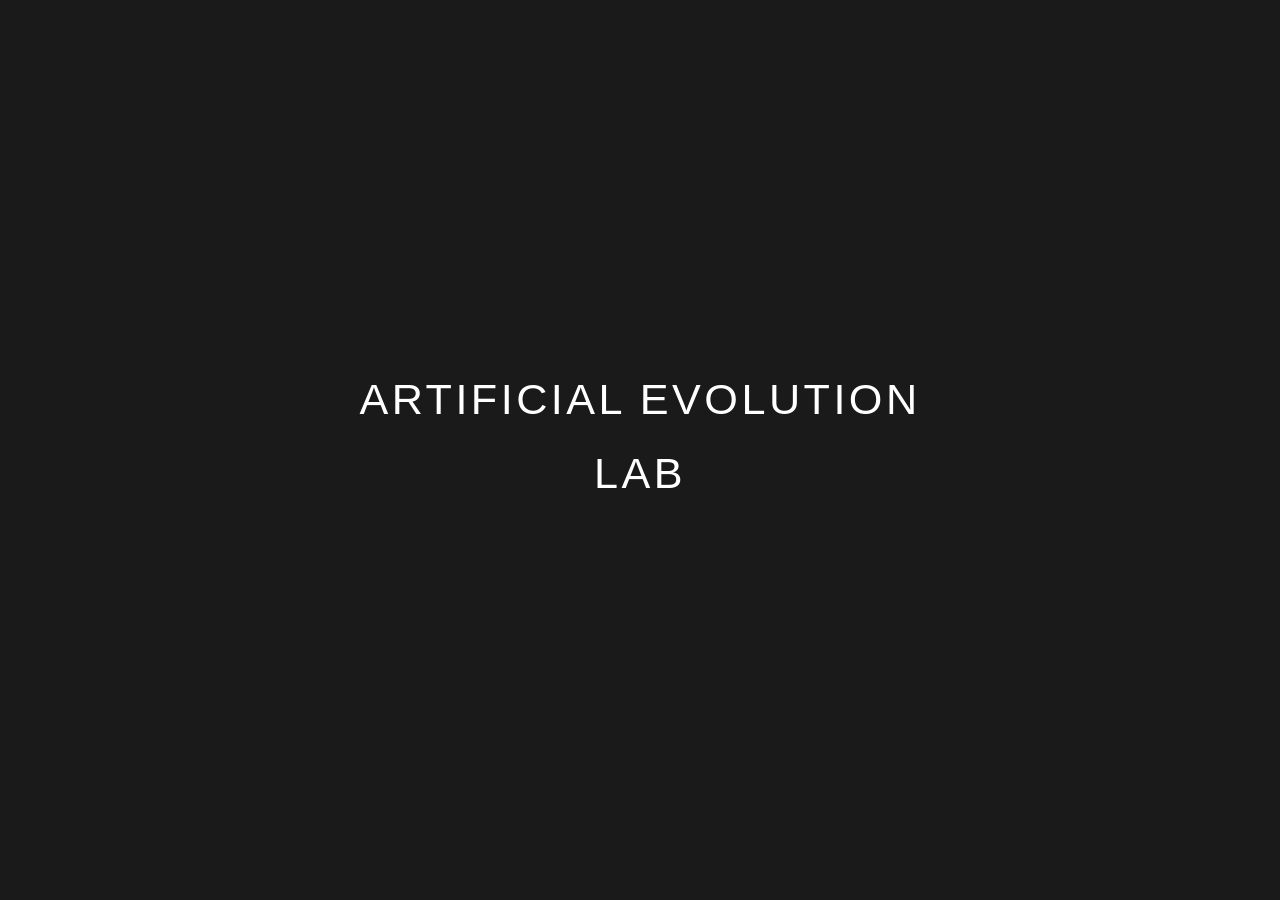
==== index.html @ 02f02d7b "Minimal dark page with just the lab name" ====
<!DOCTYPE html>
<html lang="en">
<head>
  <meta charset="UTF-8">
  <meta name="viewport" content="width=device-width, initial-scale=1.0">
  <title>Artificial Evolution Lab</title>
  <link rel="stylesheet" href="style.css">
</head>
<body>
  <main>
    <h1>Artificial Evolution Lab</h1>
  </main>
</body>
</html>
---- style.css ----
/* artificialevolution.org */

:root {
  --color-bg: #1a1a1a;
  --color-text: #ffffff;
  --color-text-muted: #6b6560;
  --color-accent: #8b7355;
  --color-rule: #d8d2c8;
}

* {
  margin: 0;
  padding: 0;
  box-sizing: border-box;
}

html {
  font-size: 18px;
}

body {
  font-family: 'Georgia', 'Times New Roman', serif;
  background-color: var(--color-bg);
  color: var(--color-text);
  line-height: 1.7;
  min-height: 100vh;
  display: flex;
  flex-direction: column;
  align-items: center;
  justify-content: center;
  padding: 2rem;
}

main {
  max-width: 640px;
  width: 100%;
  text-align: center;
}

h1 {
  font-family: 'Helvetica Neue', 'Arial', sans-serif;
  font-weight: 300;
  font-size: 2.4rem;
  letter-spacing: 0.08em;
  text-transform: uppercase;
  color: var(--color-text);
  margin-bottom: 1.5rem;
}

.tagline {
  font-size: 1.05rem;
  color: var(--color-text-muted);
  font-style: italic;
  margin-bottom: 2.5rem;
}

hr {
  border: none;
  border-top: 1px solid var(--color-rule);
  width: 80px;
  margin: 0 auto 2.5rem;
}

.description {
  font-size: 0.95rem;
  color: var(--color-text-muted);
  line-height: 1.8;
}

footer {
  margin-top: 4rem;
  font-family: 'Helvetica Neue', 'Arial', sans-serif;
  font-size: 0.75rem;
  color: var(--color-rule);
  letter-spacing: 0.05em;
}

@media (max-width: 480px) {
  html {
    font-size: 16px;
  }

  h1 {
    font-size: 1.8rem;
  }

  body {
    padding: 1.5rem;
  }
}
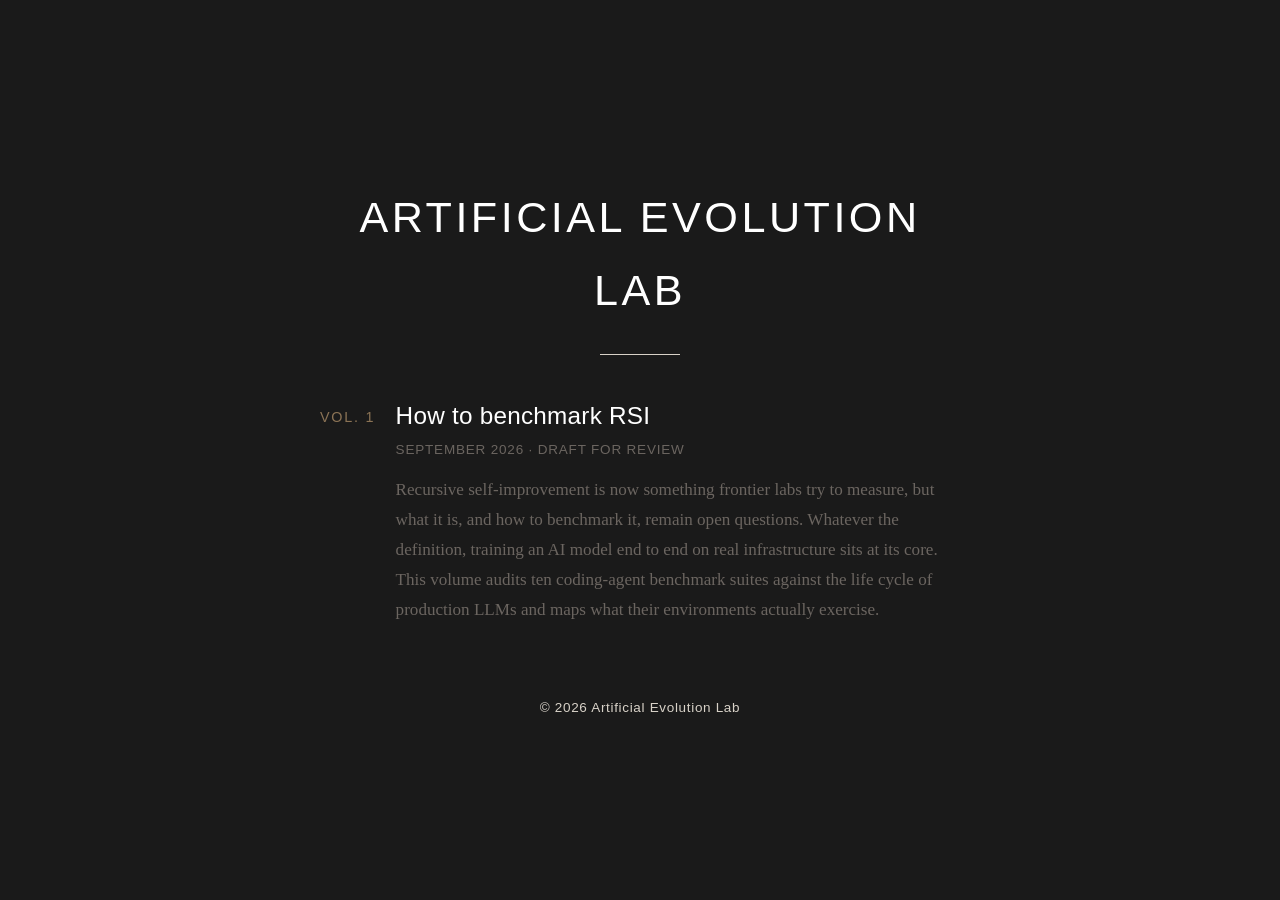
==== commit 11ee7b31: "Vol. 1: How to benchmark RSI Landing page lists the first volume; the post and its companion pages, " ====
--- a/index.html
+++ b/index.html
@@ -9,6 +9,15 @@
 <body>
   <main>
     <h1>Artificial Evolution Lab</h1>
+    <hr>
+    <section class="volumes" aria-label="Volumes">
+      <article class="volume">
+        <a class="volume-title" href="/vol/1/"><span class="volume-no">Vol. 1</span>How to benchmark RSI</a>
+        <p class="volume-meta">September 2026 · draft for review</p>
+        <p class="volume-excerpt">Recursive self-improvement is now something frontier labs try to measure, but what it is, and how to benchmark it, remain open questions. Whatever the definition, training an AI model end to end on real infrastructure sits at its core. This volume audits ten coding-agent benchmark suites against the life cycle of production LLMs and maps what their environments actually exercise.</p>
+      </article>
+    </section>
+    <footer>© 2026 Artificial Evolution Lab</footer>
   </main>
 </body>
 </html>
--- a/style.css
+++ b/style.css
@@ -88,3 +88,59 @@
     padding: 1.5rem;
   }
 }
+
+/* volumes */
+.volumes {
+  text-align: left;
+  margin-top: 0.5rem;
+}
+
+.volume + .volume {
+  margin-top: 2rem;
+}
+
+.volume-title {
+  display: block;
+  font-family: 'Helvetica Neue', 'Arial', sans-serif;
+  font-weight: 300;
+  font-size: 1.35rem;
+  letter-spacing: 0.01em;
+  color: var(--color-text);
+  text-decoration: none;
+  line-height: 1.35;
+}
+
+.volume-title:hover {
+  color: var(--color-accent);
+}
+
+.volume-no {
+  display: inline-block;
+  min-width: 4.2rem;
+  font-size: 0.8rem;
+  letter-spacing: 0.12em;
+  text-transform: uppercase;
+  color: var(--color-accent);
+  vertical-align: 0.15em;
+}
+
+.volume-meta {
+  margin: 0.35rem 0 0.7rem 4.2rem;
+  font-family: 'Helvetica Neue', 'Arial', sans-serif;
+  font-size: 0.75rem;
+  letter-spacing: 0.06em;
+  text-transform: uppercase;
+  color: var(--color-text-muted);
+}
+
+.volume-excerpt {
+  margin-left: 4.2rem;
+  font-size: 0.95rem;
+  color: var(--color-text-muted);
+  line-height: 1.75;
+}
+
+@media (max-width: 480px) {
+  .volume-meta, .volume-excerpt { margin-left: 0; }
+  .volume-no { display: block; min-width: 0; margin-bottom: 0.2rem; }
+}
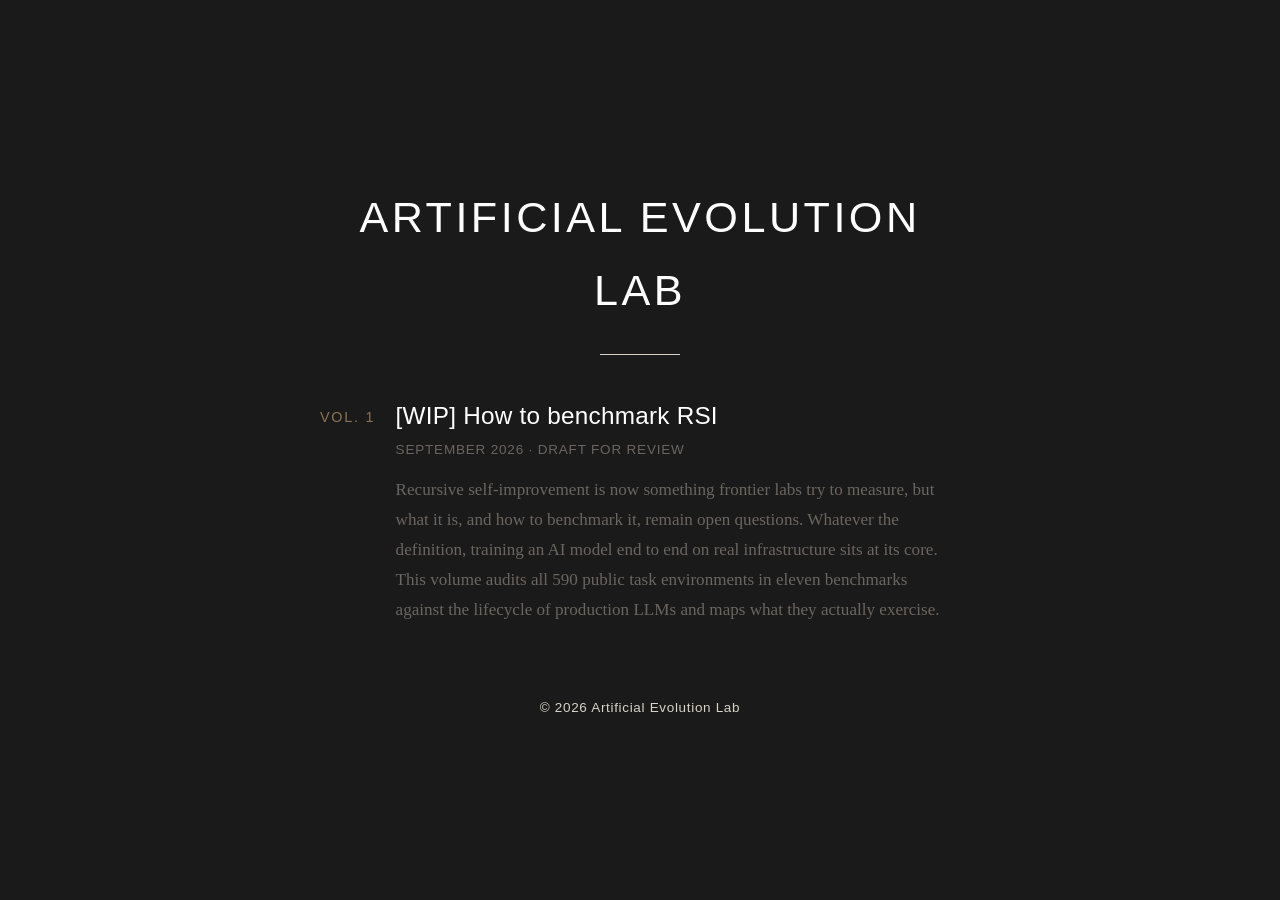
==== commit 2cea1d57: "Vol. 1: [WIP] in the title; landing blurb brought up to date - Post heading and browser title now re" ====
--- a/index.html
+++ b/index.html
@@ -12,9 +12,9 @@
     <hr>
     <section class="volumes" aria-label="Volumes">
       <article class="volume">
-        <a class="volume-title" href="/vol/1/"><span class="volume-no">Vol. 1</span>How to benchmark RSI</a>
+        <a class="volume-title" href="/vol/1/"><span class="volume-no">Vol. 1</span>[WIP] How to benchmark RSI</a>
         <p class="volume-meta">September 2026 · draft for review</p>
-        <p class="volume-excerpt">Recursive self-improvement is now something frontier labs try to measure, but what it is, and how to benchmark it, remain open questions. Whatever the definition, training an AI model end to end on real infrastructure sits at its core. This volume audits ten coding-agent benchmark suites against the life cycle of production LLMs and maps what their environments actually exercise.</p>
+        <p class="volume-excerpt">Recursive self-improvement is now something frontier labs try to measure, but what it is, and how to benchmark it, remain open questions. Whatever the definition, training an AI model end to end on real infrastructure sits at its core. This volume audits all 590 public task environments in eleven benchmarks against the lifecycle of production LLMs and maps what they actually exercise.</p>
       </article>
     </section>
     <footer>© 2026 Artificial Evolution Lab</footer>
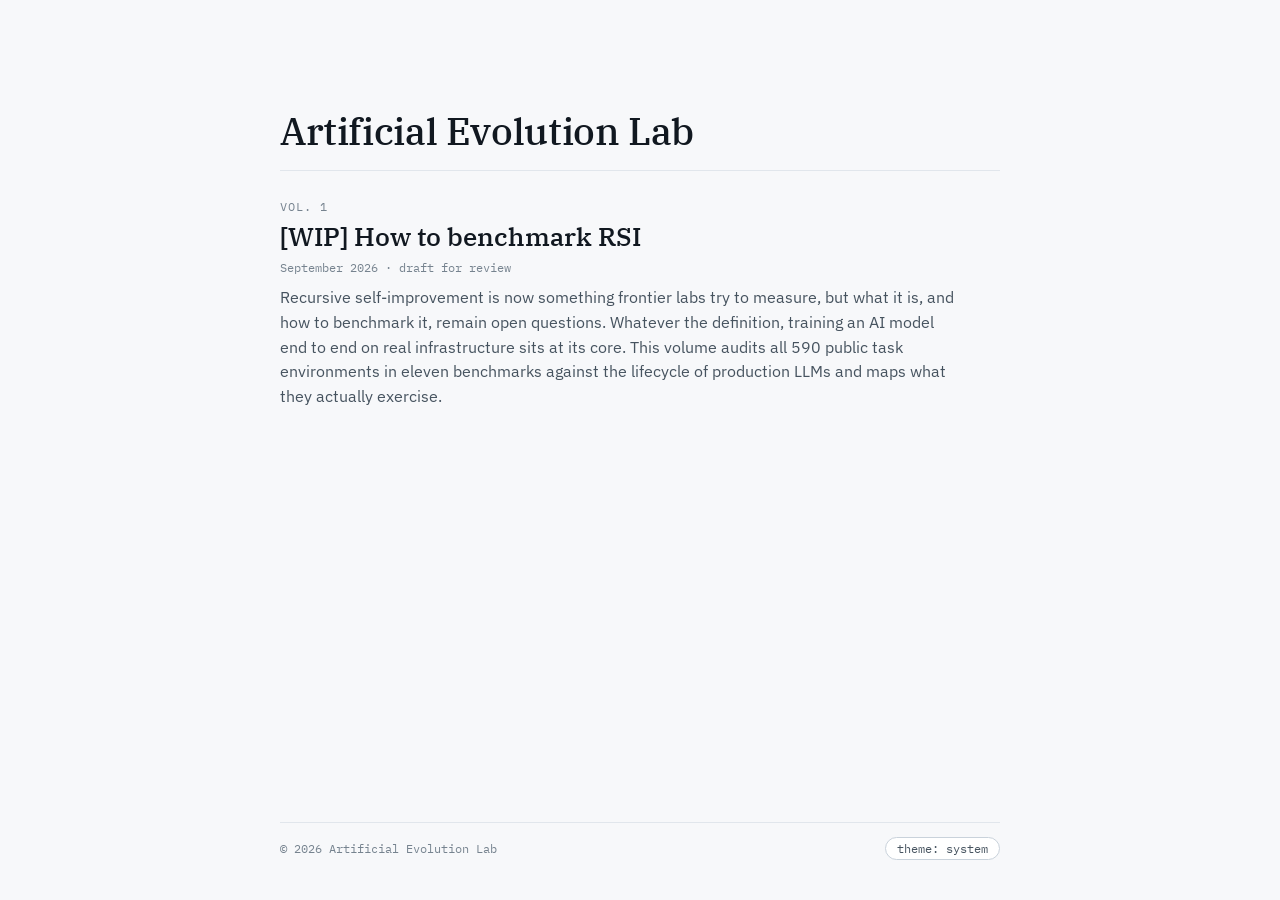
==== commit 3fad41b9: "Home page: same type and colours as the volumes IBM Plex Serif / Sans / Mono and the volumes' colour" ====
--- a/index.html
+++ b/index.html
@@ -4,7 +4,10 @@
   <meta charset="UTF-8">
   <meta name="viewport" content="width=device-width, initial-scale=1.0">
   <title>Artificial Evolution Lab</title>
+  <link rel="preconnect" href="https://fonts.googleapis.com">
+  <link rel="stylesheet" href="https://fonts.googleapis.com/css2?family=IBM+Plex+Sans:ital,wght@0,400;0,500;0,600;1,400&family=IBM+Plex+Mono:wght@400;500&family=IBM+Plex+Serif:wght@500&display=swap">
   <link rel="stylesheet" href="style.css">
+  <script>try{var t=localStorage.getItem('aiec-theme');if(t==='light'||t==='dark')document.documentElement.dataset.theme=t;}catch(e){}</script>
 </head>
 <body>
   <main>
@@ -17,7 +20,14 @@
         <p class="volume-excerpt">Recursive self-improvement is now something frontier labs try to measure, but what it is, and how to benchmark it, remain open questions. Whatever the definition, training an AI model end to end on real infrastructure sits at its core. This volume audits all 590 public task environments in eleven benchmarks against the lifecycle of production LLMs and maps what they actually exercise.</p>
       </article>
     </section>
-    <footer>© 2026 Artificial Evolution Lab</footer>
+    <footer><span>© 2026 Artificial Evolution Lab</span><span class="spacer"></span><button class="theme" id="themeBtn" type="button" aria-label="Switch color theme">theme: system</button></footer>
   </main>
+  <script>
+  // same theme switch as the volumes: system, light, dark; the choice is stored under the same key
+  (function(){ var b=document.getElementById('themeBtn'), modes=['system','light','dark'], cur='system';
+    try{ cur=localStorage.getItem('aiec-theme')||'system'; }catch(e){}
+    function apply(){ if(cur==='system') delete document.documentElement.dataset.theme; else document.documentElement.dataset.theme=cur; b.textContent='theme: '+cur; try{ localStorage.setItem('aiec-theme',cur); }catch(e){} }
+    b.addEventListener('click',function(){ cur=modes[(modes.indexOf(cur)+1)%3]; apply(); }); apply(); })();
+  </script>
 </body>
 </html>
--- a/style.css
+++ b/style.css
@@ -1,146 +1,114 @@
-/* artificialevolution.org */
+/* artificialevolution.org: the same type and colour system as the volumes (IBM Plex; light by default,
+   dark when the system or the reader's "theme" choice asks for it; the choice is shared with the volumes) */
 
 :root {
-  --color-bg: #1a1a1a;
-  --color-text: #ffffff;
-  --color-text-muted: #6b6560;
-  --color-accent: #8b7355;
-  --color-rule: #d8d2c8;
+  color-scheme: light;
+  --bg: #f7f8fa; --surface: #ffffff; --ink: #111820; --ink-2: #46535f; --muted: #76838f;
+  --line: #e1e6ec; --line-2: #c9d2db; --accent: #1c5cab;
+  --sans: 'IBM Plex Sans', system-ui, -apple-system, 'Segoe UI', sans-serif;
+  --mono: 'IBM Plex Mono', ui-monospace, SFMono-Regular, Menlo, monospace;
+  --serif: 'IBM Plex Serif', Georgia, 'Times New Roman', serif;
+}
+@media (prefers-color-scheme: dark) {
+  :root:not([data-theme="light"]) {
+    color-scheme: dark;
+    --bg: #11151a; --surface: #171d24; --ink: #e6eaf0; --ink-2: #aab4c0; --muted: #7f8b99;
+    --line: #2b343f; --line-2: #3a4552; --accent: #9ecfff;
+  }
+}
+:root[data-theme="dark"] {
+  color-scheme: dark;
+  --bg: #11151a; --surface: #171d24; --ink: #e6eaf0; --ink-2: #aab4c0; --muted: #7f8b99;
+  --line: #2b343f; --line-2: #3a4552; --accent: #9ecfff;
 }
 
-* {
-  margin: 0;
-  padding: 0;
-  box-sizing: border-box;
-}
-
-html {
-  font-size: 18px;
-}
+* { box-sizing: border-box; }
 
 body {
-  font-family: 'Georgia', 'Times New Roman', serif;
-  background-color: var(--color-bg);
-  color: var(--color-text);
-  line-height: 1.7;
-  min-height: 100vh;
-  display: flex;
-  flex-direction: column;
-  align-items: center;
-  justify-content: center;
-  padding: 2rem;
+  margin: 0;
+  background: var(--bg);
+  color: var(--ink);
+  font: 15.5px/1.6 var(--sans);
+  padding-inline: clamp(16px, 4vw, 40px);
+  -webkit-font-smoothing: antialiased;
 }
 
 main {
-  max-width: 640px;
-  width: 100%;
-  text-align: center;
+  max-width: 720px;
+  min-height: 100vh;
+  margin: 0 auto;
+  padding: clamp(48px, 12vh, 120px) 0 40px;
+  display: flex;
+  flex-direction: column;
 }
 
 h1 {
-  font-family: 'Helvetica Neue', 'Arial', sans-serif;
-  font-weight: 300;
-  font-size: 2.4rem;
-  letter-spacing: 0.08em;
-  text-transform: uppercase;
-  color: var(--color-text);
-  margin-bottom: 1.5rem;
-}
-
-.tagline {
-  font-size: 1.05rem;
-  color: var(--color-text-muted);
-  font-style: italic;
-  margin-bottom: 2.5rem;
+  font: 500 clamp(26px, 3.2vw, 38px)/1.2 var(--serif);
+  letter-spacing: -.01em;
+  margin: 0 0 16px;
 }
 
 hr {
-  border: none;
-  border-top: 1px solid var(--color-rule);
-  width: 80px;
-  margin: 0 auto 2.5rem;
+  border: 0;
+  border-top: 1px solid var(--line);
+  margin: 0 0 28px;
 }
 
-.description {
-  font-size: 0.95rem;
-  color: var(--color-text-muted);
-  line-height: 1.8;
+a { color: var(--accent); text-decoration: none; text-underline-offset: 3px; }
+:focus-visible { outline: 2px solid var(--accent); outline-offset: 3px; border-radius: 3px; }
+
+/* volumes */
+.volumes { flex: 1; }
+.volume + .volume { margin-top: 36px; }
+
+.volume-title {
+  display: block;
+  font: 500 clamp(20px, 2.3vw, 26px)/1.25 var(--serif);
+  color: var(--ink);
+  text-wrap: balance;
+}
+.volume-title:hover { color: var(--accent); }
+
+.volume-no {
+  display: block;
+  margin-bottom: 6px;
+  font: 400 12px var(--mono);
+  letter-spacing: .08em;
+  text-transform: uppercase;
+  color: var(--muted);
+}
+
+.volume-meta {
+  margin: 8px 0 10px;
+  font: 12px var(--mono);
+  color: var(--muted);
+}
+
+.volume-excerpt {
+  margin: 0;
+  max-width: 68ch;
+  color: var(--ink-2);
 }
 
 footer {
-  margin-top: 4rem;
-  font-family: 'Helvetica Neue', 'Arial', sans-serif;
-  font-size: 0.75rem;
-  color: var(--color-rule);
-  letter-spacing: 0.05em;
+  margin-top: 56px;
+  padding-top: 14px;
+  border-top: 1px solid var(--line);
+  display: flex;
+  flex-wrap: wrap;
+  align-items: center;
+  gap: 8px 24px;
+  font: 12px var(--mono);
+  color: var(--muted);
 }
+footer .spacer { flex: 1; }
 
-@media (max-width: 480px) {
-  html {
-    font-size: 16px;
-  }
-
-  h1 {
-    font-size: 1.8rem;
-  }
-
-  body {
-    padding: 1.5rem;
-  }
+.theme {
+  border: 1px solid var(--line-2);
+  background: var(--surface);
+  border-radius: 999px;
+  padding: 3px 11px;
+  font: 12px var(--mono);
+  color: var(--ink-2);
+  cursor: pointer;
 }
-
-/* volumes */
-.volumes {
-  text-align: left;
-  margin-top: 0.5rem;
-}
-
-.volume + .volume {
-  margin-top: 2rem;
-}
-
-.volume-title {
-  display: block;
-  font-family: 'Helvetica Neue', 'Arial', sans-serif;
-  font-weight: 300;
-  font-size: 1.35rem;
-  letter-spacing: 0.01em;
-  color: var(--color-text);
-  text-decoration: none;
-  line-height: 1.35;
-}
-
-.volume-title:hover {
-  color: var(--color-accent);
-}
-
-.volume-no {
-  display: inline-block;
-  min-width: 4.2rem;
-  font-size: 0.8rem;
-  letter-spacing: 0.12em;
-  text-transform: uppercase;
-  color: var(--color-accent);
-  vertical-align: 0.15em;
-}
-
-.volume-meta {
-  margin: 0.35rem 0 0.7rem 4.2rem;
-  font-family: 'Helvetica Neue', 'Arial', sans-serif;
-  font-size: 0.75rem;
-  letter-spacing: 0.06em;
-  text-transform: uppercase;
-  color: var(--color-text-muted);
-}
-
-.volume-excerpt {
-  margin-left: 4.2rem;
-  font-size: 0.95rem;
-  color: var(--color-text-muted);
-  line-height: 1.75;
-}
-
-@media (max-width: 480px) {
-  .volume-meta, .volume-excerpt { margin-left: 0; }
-  .volume-no { display: block; min-width: 0; margin-bottom: 0.2rem; }
-}
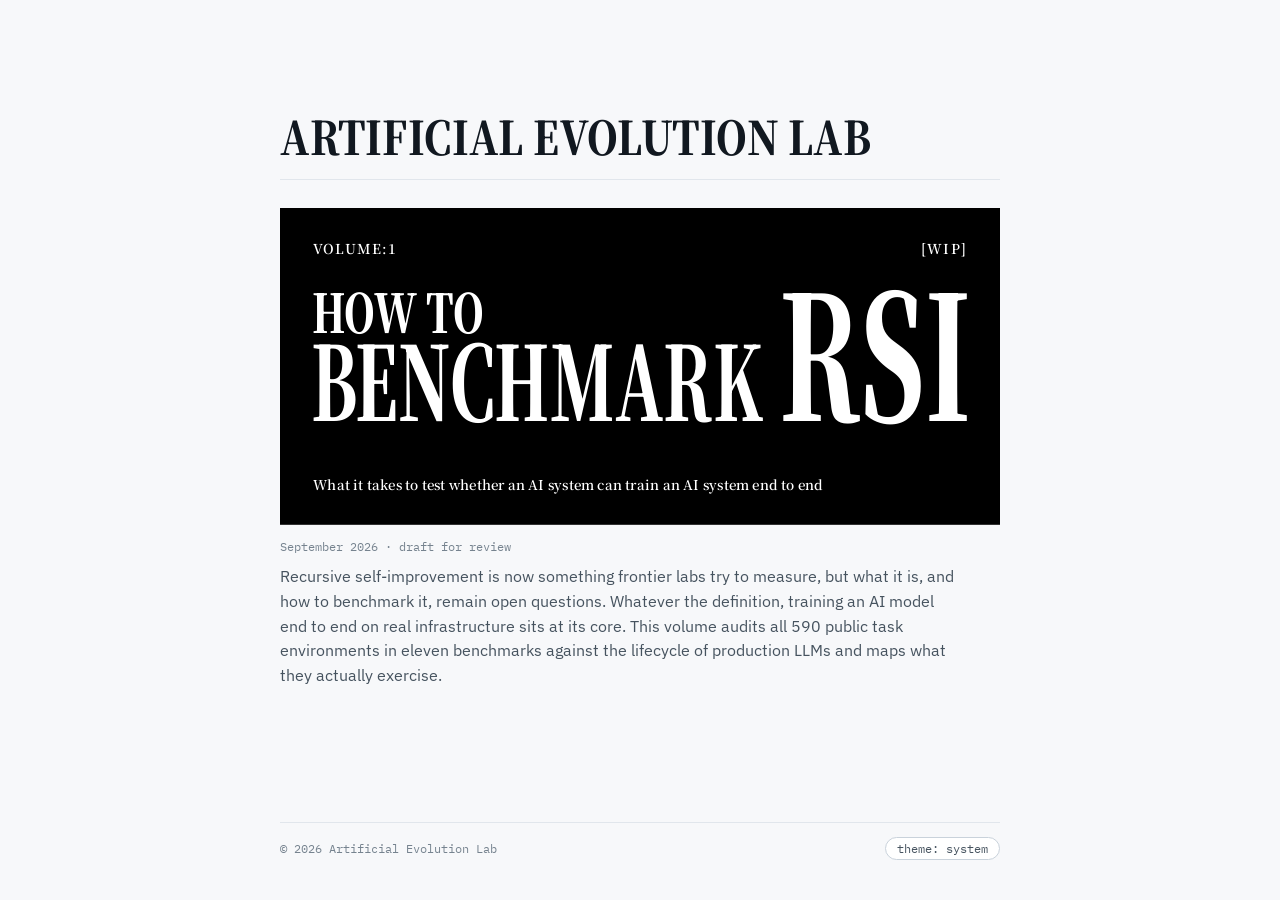
==== commit dc99fd6f: "Home page: title card for Vol. 1; lab name in the same type The Vol. 1 entry becomes a title card: b" ====
--- a/index.html
+++ b/index.html
@@ -5,7 +5,7 @@
   <meta name="viewport" content="width=device-width, initial-scale=1.0">
   <title>Artificial Evolution Lab</title>
   <link rel="preconnect" href="https://fonts.googleapis.com">
-  <link rel="stylesheet" href="https://fonts.googleapis.com/css2?family=IBM+Plex+Sans:ital,wght@0,400;0,500;0,600;1,400&family=IBM+Plex+Mono:wght@400;500&family=IBM+Plex+Serif:wght@500&display=swap">
+  <link rel="stylesheet" href="https://fonts.googleapis.com/css2?family=IBM+Plex+Sans:ital,wght@0,400;0,500;0,600;1,400&family=IBM+Plex+Mono:wght@400;500&family=IBM+Plex+Serif:wght@500&family=Noto+Serif+JP:wght@600;900&display=swap">
   <link rel="stylesheet" href="style.css">
   <script>try{var t=localStorage.getItem('aiec-theme');if(t==='light'||t==='dark')document.documentElement.dataset.theme=t;}catch(e){}</script>
 </head>
@@ -15,7 +15,21 @@
     <hr>
     <section class="volumes" aria-label="Volumes">
       <article class="volume">
-        <a class="volume-title" href="/vol/1/"><span class="volume-no">Vol. 1</span>[WIP] How to benchmark RSI</a>
+        <a class="tcard" href="/vol/1/">
+          <!-- title card: RSI spans both lines, its cap top level with HOW TO and its baseline on BENCHMARK's -->
+          <svg class="tc" viewBox="0 0 1000 440" role="img" aria-label="Volume 1: How to benchmark RSI (work in progress). What it takes to test whether an AI system can train an AI system end to end.">
+            <rect width="1000" height="440" fill="#000"/>
+            <g fill="#fff" font-family="'Noto Serif JP', serif">
+              <text class="tc-label" x="46" y="64" font-size="19" font-weight="600" letter-spacing="1.6">VOLUME:1</text>
+              <text class="tc-label" x="954" y="64" font-size="19" font-weight="600" letter-spacing="1.6" text-anchor="end">[WIP]</text>
+              <text x="43.8" y="173.3" font-size="74.0" font-weight="900" textLength="238.6" lengthAdjust="spacingAndGlyphs">HOW TO</text>
+              <text x="42.4" y="295.4" font-size="142.0" font-weight="900" textLength="627.8" lengthAdjust="spacingAndGlyphs">BENCHMARK</text>
+              <text x="692.9" y="295.4" font-size="237.4" font-weight="900" textLength="267.3" lengthAdjust="spacingAndGlyphs">RSI</text>
+              <text class="tc-sub" x="46" y="392" font-size="18.5" font-weight="600" letter-spacing=".3">What it takes to test whether an AI system can train an AI system end to end</text>
+              <text class="tc-sub-narrow" x="46" y="396" font-size="28" font-weight="600" textLength="908" lengthAdjust="spacingAndGlyphs">What it takes to test whether an AI system can train an AI system end to end</text>
+            </g>
+          </svg>
+        </a>
         <p class="volume-meta">September 2026 · draft for review</p>
         <p class="volume-excerpt">Recursive self-improvement is now something frontier labs try to measure, but what it is, and how to benchmark it, remain open questions. Whatever the definition, training an AI model end to end on real infrastructure sits at its core. This volume audits all 590 public task environments in eleven benchmarks against the lifecycle of production LLMs and maps what they actually exercise.</p>
       </article>
--- a/style.css
+++ b/style.css
@@ -42,9 +42,13 @@
   flex-direction: column;
 }
 
+/* the lab name and the volume title cards share one voice: a black-weight serif, squeezed sideways */
 h1 {
-  font: 500 clamp(26px, 3.2vw, 38px)/1.2 var(--serif);
-  letter-spacing: -.01em;
+  font: 900 clamp(30px, 4.4vw, 46px)/1.2 'Noto Serif JP', var(--serif);
+  text-transform: uppercase;
+  letter-spacing: .005em;
+  transform: scaleX(.84);
+  transform-origin: 0 50%;
   margin: 0 0 16px;
 }
 
@@ -59,6 +63,23 @@
 
 /* volumes */
 .volumes { flex: 1; }
+
+/* title card: black frame and white type in both themes; a hairline edge keeps it apart from the dark page */
+.tcard { display: block; margin: 0 0 14px; outline-offset: 3px; }
+.tcard:hover { outline: 2px solid var(--accent); }
+.tc { display: block; width: 100%; height: auto; }
+:root[data-theme="dark"] .tc { box-shadow: 0 0 0 1px var(--line); }
+@media (prefers-color-scheme: dark) {
+  :root:not([data-theme="light"]) .tc { box-shadow: 0 0 0 1px var(--line); }
+}
+.tcard + .volume-meta { margin-top: 0; }
+/* on a phone the card is ~360px wide: larger labels, and the subtitle fitted to the card's width */
+.tc .tc-sub-narrow { display: none; }
+@media (max-width: 560px) {
+  .tc .tc-label { font-size: 30px; }
+  .tc .tc-sub { display: none; }
+  .tc .tc-sub-narrow { display: inline; }
+}
 .volume + .volume { margin-top: 36px; }
 
 .volume-title {
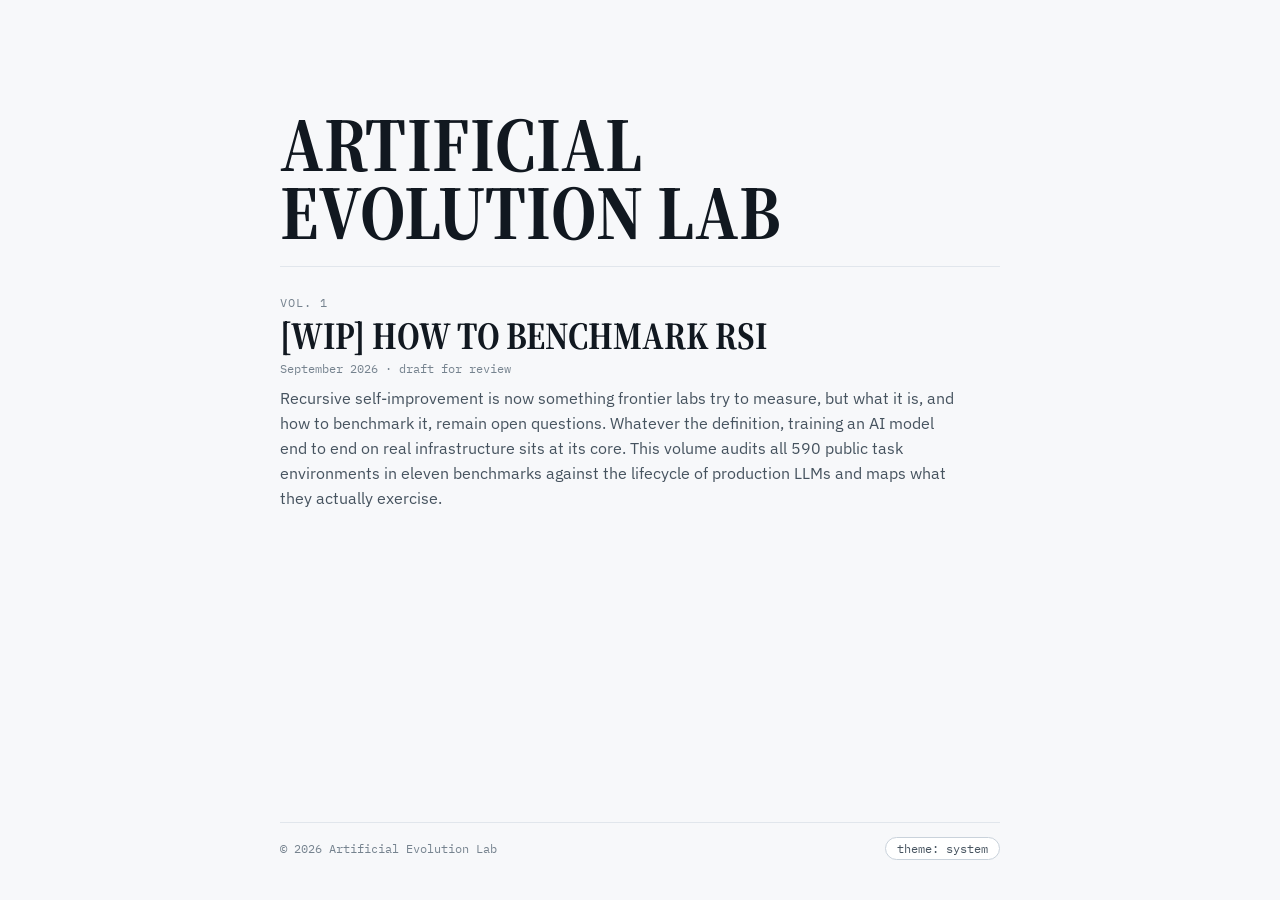
==== commit 6f9798ca: "Vol. 1 opens with its title card; home page lists it as text - vol/1: the title card (VOLUME:1, [WIP" ====
--- a/index.html
+++ b/index.html
@@ -5,31 +5,17 @@
   <meta name="viewport" content="width=device-width, initial-scale=1.0">
   <title>Artificial Evolution Lab</title>
   <link rel="preconnect" href="https://fonts.googleapis.com">
-  <link rel="stylesheet" href="https://fonts.googleapis.com/css2?family=IBM+Plex+Sans:ital,wght@0,400;0,500;0,600;1,400&family=IBM+Plex+Mono:wght@400;500&family=IBM+Plex+Serif:wght@500&family=Noto+Serif+JP:wght@600;900&display=swap">
+  <link rel="stylesheet" href="https://fonts.googleapis.com/css2?family=IBM+Plex+Sans:ital,wght@0,400;0,500;0,600;1,400&family=IBM+Plex+Mono:wght@400;500&family=IBM+Plex+Serif:wght@500&family=Noto+Serif+JP:wght@900&display=swap">
   <link rel="stylesheet" href="style.css">
   <script>try{var t=localStorage.getItem('aiec-theme');if(t==='light'||t==='dark')document.documentElement.dataset.theme=t;}catch(e){}</script>
 </head>
 <body>
   <main>
-    <h1>Artificial Evolution Lab</h1>
+    <h1>Artificial<br>Evolution Lab</h1>
     <hr>
     <section class="volumes" aria-label="Volumes">
       <article class="volume">
-        <a class="tcard" href="/vol/1/">
-          <!-- title card: RSI spans both lines, its cap top level with HOW TO and its baseline on BENCHMARK's -->
-          <svg class="tc" viewBox="0 0 1000 440" role="img" aria-label="Volume 1: How to benchmark RSI (work in progress). What it takes to test whether an AI system can train an AI system end to end.">
-            <rect width="1000" height="440" fill="#000"/>
-            <g fill="#fff" font-family="'Noto Serif JP', serif">
-              <text class="tc-label" x="46" y="64" font-size="19" font-weight="600" letter-spacing="1.6">VOLUME:1</text>
-              <text class="tc-label" x="954" y="64" font-size="19" font-weight="600" letter-spacing="1.6" text-anchor="end">[WIP]</text>
-              <text x="43.8" y="173.3" font-size="74.0" font-weight="900" textLength="238.6" lengthAdjust="spacingAndGlyphs">HOW TO</text>
-              <text x="42.4" y="295.4" font-size="142.0" font-weight="900" textLength="627.8" lengthAdjust="spacingAndGlyphs">BENCHMARK</text>
-              <text x="692.9" y="295.4" font-size="237.4" font-weight="900" textLength="267.3" lengthAdjust="spacingAndGlyphs">RSI</text>
-              <text class="tc-sub" x="46" y="392" font-size="18.5" font-weight="600" letter-spacing=".3">What it takes to test whether an AI system can train an AI system end to end</text>
-              <text class="tc-sub-narrow" x="46" y="396" font-size="28" font-weight="600" textLength="908" lengthAdjust="spacingAndGlyphs">What it takes to test whether an AI system can train an AI system end to end</text>
-            </g>
-          </svg>
-        </a>
+        <a class="volume-title" href="/vol/1/"><span class="volume-no">Vol. 1</span><span class="volume-name">[WIP] How to benchmark RSI</span></a>
         <p class="volume-meta">September 2026 · draft for review</p>
         <p class="volume-excerpt">Recursive self-improvement is now something frontier labs try to measure, but what it is, and how to benchmark it, remain open questions. Whatever the definition, training an AI model end to end on real infrastructure sits at its core. This volume audits all 590 public task environments in eleven benchmarks against the lifecycle of production LLMs and maps what they actually exercise.</p>
       </article>
--- a/style.css
+++ b/style.css
@@ -44,12 +44,12 @@
 
 /* the lab name and the volume title cards share one voice: a black-weight serif, squeezed sideways */
 h1 {
-  font: 900 clamp(30px, 4.4vw, 46px)/1.2 'Noto Serif JP', var(--serif);
+  font: 900 clamp(40px, 7vw, 68px)/1 'Noto Serif JP', var(--serif);
   text-transform: uppercase;
   letter-spacing: .005em;
   transform: scaleX(.84);
   transform-origin: 0 50%;
-  margin: 0 0 16px;
+  margin: 0 0 22px;
 }
 
 hr {
@@ -64,29 +64,18 @@
 /* volumes */
 .volumes { flex: 1; }
 
-/* title card: black frame and white type in both themes; a hairline edge keeps it apart from the dark page */
-.tcard { display: block; margin: 0 0 14px; outline-offset: 3px; }
-.tcard:hover { outline: 2px solid var(--accent); }
-.tc { display: block; width: 100%; height: auto; }
-:root[data-theme="dark"] .tc { box-shadow: 0 0 0 1px var(--line); }
-@media (prefers-color-scheme: dark) {
-  :root:not([data-theme="light"]) .tc { box-shadow: 0 0 0 1px var(--line); }
-}
-.tcard + .volume-meta { margin-top: 0; }
-/* on a phone the card is ~360px wide: larger labels, and the subtitle fitted to the card's width */
-.tc .tc-sub-narrow { display: none; }
-@media (max-width: 560px) {
-  .tc .tc-label { font-size: 30px; }
-  .tc .tc-sub { display: none; }
-  .tc .tc-sub-narrow { display: inline; }
-}
 .volume + .volume { margin-top: 36px; }
 
 .volume-title {
   display: block;
-  font: 500 clamp(20px, 2.3vw, 26px)/1.25 var(--serif);
   color: var(--ink);
-  text-wrap: balance;
+}
+.volume-name {
+  display: block;
+  font: 900 clamp(24px, 3.6vw, 34px)/1.1 'Noto Serif JP', var(--serif);
+  text-transform: uppercase;
+  transform: scaleX(.84);
+  transform-origin: 0 0;
 }
 .volume-title:hover { color: var(--accent); }
 
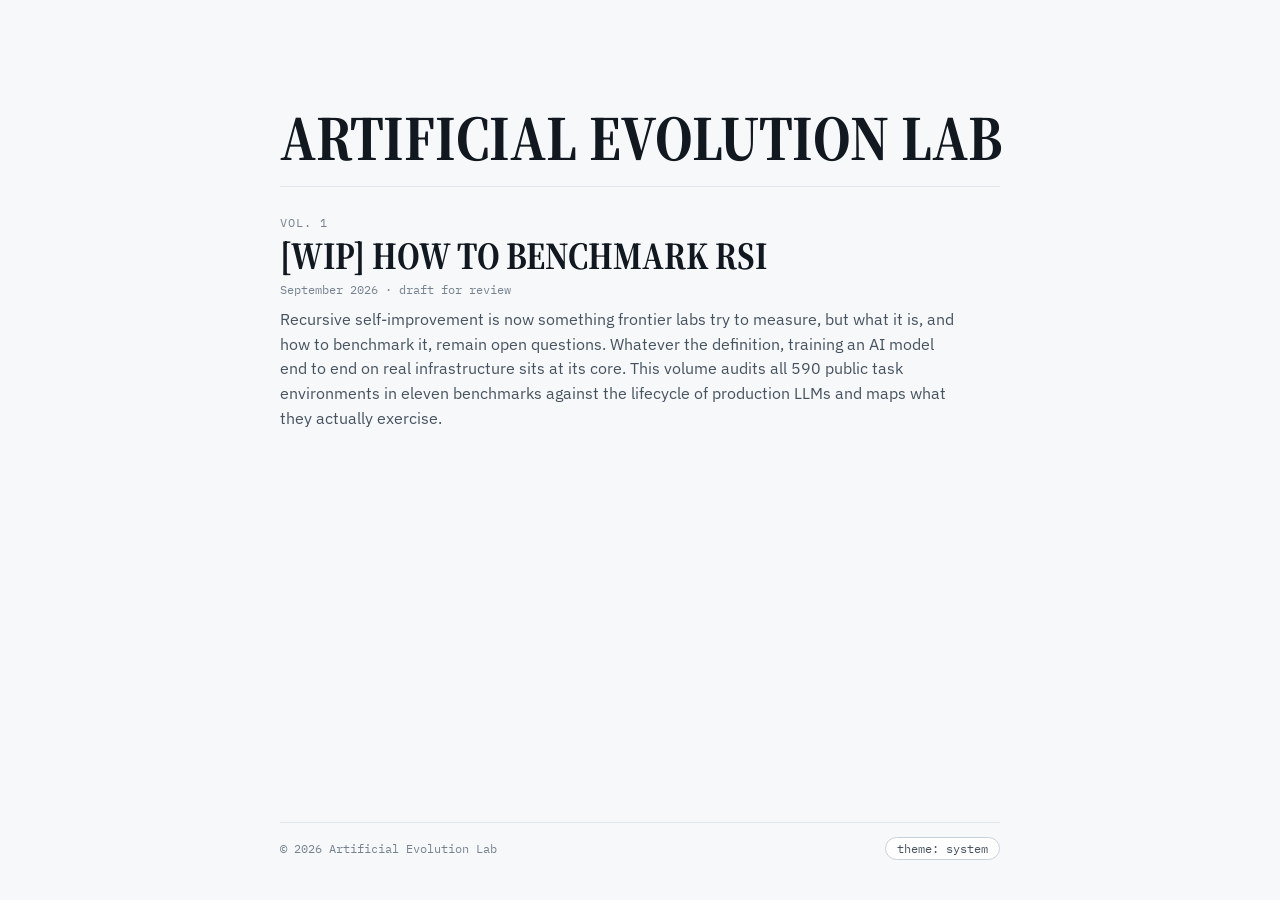
==== commit be149f53: "Home page: lab name fills one line; titles share its type rule - "Artificial Evolution Lab" sits on " ====
--- a/index.html
+++ b/index.html
@@ -6,12 +6,12 @@
   <title>Artificial Evolution Lab</title>
   <link rel="preconnect" href="https://fonts.googleapis.com">
   <link rel="stylesheet" href="https://fonts.googleapis.com/css2?family=IBM+Plex+Sans:ital,wght@0,400;0,500;0,600;1,400&family=IBM+Plex+Mono:wght@400;500&family=IBM+Plex+Serif:wght@500&family=Noto+Serif+JP:wght@900&display=swap">
-  <link rel="stylesheet" href="style.css">
+  <link rel="stylesheet" href="style.css?v=20260929">
   <script>try{var t=localStorage.getItem('aiec-theme');if(t==='light'||t==='dark')document.documentElement.dataset.theme=t;}catch(e){}</script>
 </head>
 <body>
   <main>
-    <h1>Artificial<br>Evolution Lab</h1>
+    <h1>Artificial Evolution Lab</h1>
     <hr>
     <section class="volumes" aria-label="Volumes">
       <article class="volume">
--- a/style.css
+++ b/style.css
@@ -40,15 +40,23 @@
   padding: clamp(48px, 12vh, 120px) 0 40px;
   display: flex;
   flex-direction: column;
+  container-type: inline-size;
 }
 
-/* the lab name and the volume title cards share one voice: a black-weight serif, squeezed sideways */
+/* the lab name and the volume titles share one voice: a black-weight serif, uppercase, squeezed sideways */
+h1, .volume-name {
+  font-family: 'Noto Serif JP', var(--serif);
+  font-weight: 900;
+  text-transform: uppercase;
+  letter-spacing: 0;
+  transform: scaleX(.84);
+  transform-origin: 0 0;
+}
+/* the lab name fills the column on one line: "ARTIFICIAL EVOLUTION LAB" is 15.19em wide in this face, x .84 */
 h1 {
-  font: 900 clamp(40px, 7vw, 68px)/1 'Noto Serif JP', var(--serif);
-  text-transform: uppercase;
-  letter-spacing: .005em;
-  transform: scaleX(.84);
-  transform-origin: 0 50%;
+  font-size: calc(100cqw / 12.76);
+  line-height: 1;
+  white-space: nowrap;
   margin: 0 0 22px;
 }
 
@@ -72,10 +80,8 @@
 }
 .volume-name {
   display: block;
-  font: 900 clamp(24px, 3.6vw, 34px)/1.1 'Noto Serif JP', var(--serif);
-  text-transform: uppercase;
-  transform: scaleX(.84);
-  transform-origin: 0 0;
+  font-size: clamp(24px, 3.6vw, 34px);
+  line-height: 1.1;
 }
 .volume-title:hover { color: var(--accent); }
 
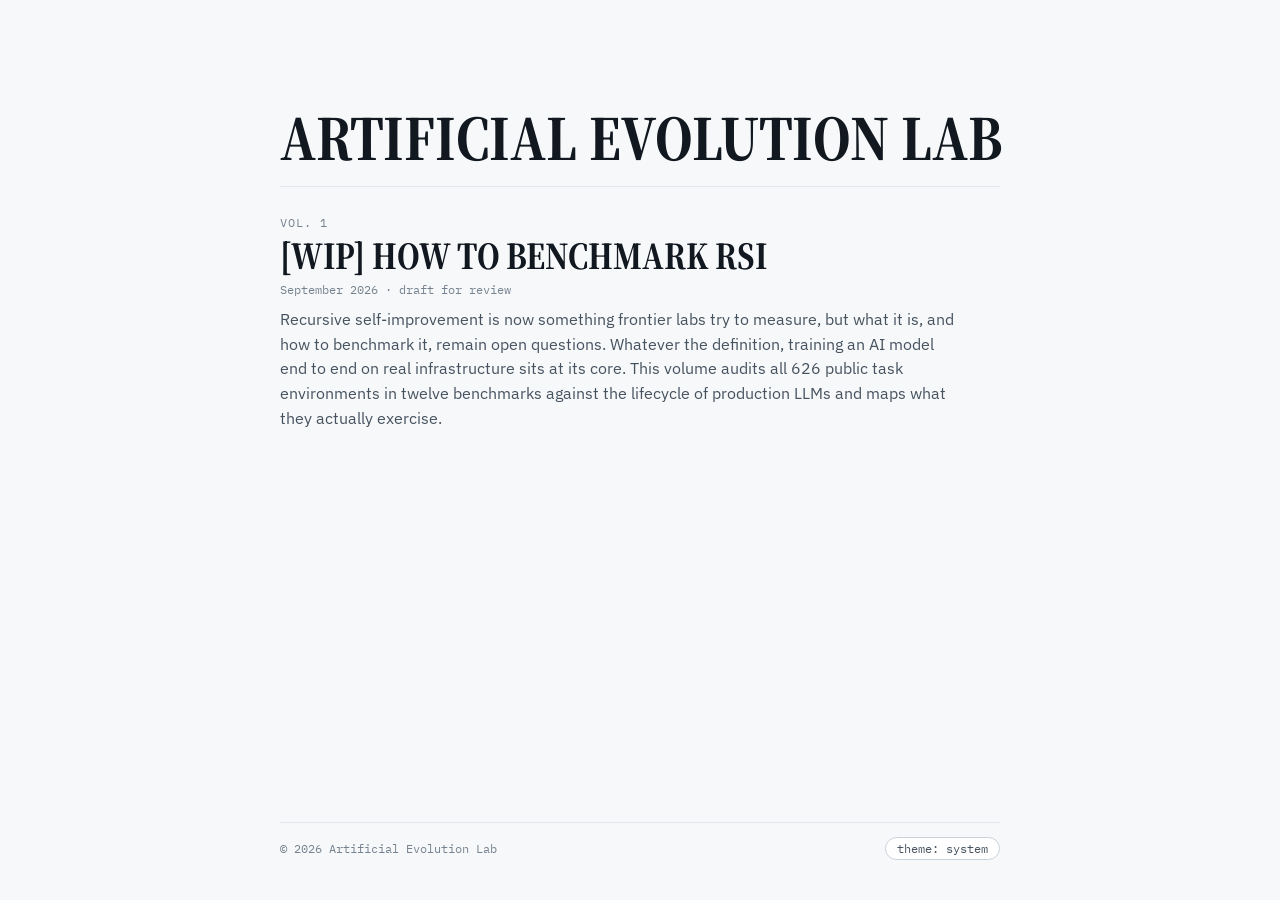
==== commit 67805641: "Vol. 1: add AutoLab as the twelfth benchmark; Early attempts paragraph AutoLab (Xu et al., arXiv 260" ====
--- a/index.html
+++ b/index.html
@@ -17,7 +17,7 @@
       <article class="volume">
         <a class="volume-title" href="/vol/1/"><span class="volume-no">Vol. 1</span><span class="volume-name">[WIP] How to benchmark RSI</span></a>
         <p class="volume-meta">September 2026 · draft for review</p>
-        <p class="volume-excerpt">Recursive self-improvement is now something frontier labs try to measure, but what it is, and how to benchmark it, remain open questions. Whatever the definition, training an AI model end to end on real infrastructure sits at its core. This volume audits all 590 public task environments in eleven benchmarks against the lifecycle of production LLMs and maps what they actually exercise.</p>
+        <p class="volume-excerpt">Recursive self-improvement is now something frontier labs try to measure, but what it is, and how to benchmark it, remain open questions. Whatever the definition, training an AI model end to end on real infrastructure sits at its core. This volume audits all 626 public task environments in twelve benchmarks against the lifecycle of production LLMs and maps what they actually exercise.</p>
       </article>
     </section>
     <footer><span>© 2026 Artificial Evolution Lab</span><span class="spacer"></span><button class="theme" id="themeBtn" type="button" aria-label="Switch color theme">theme: system</button></footer>
